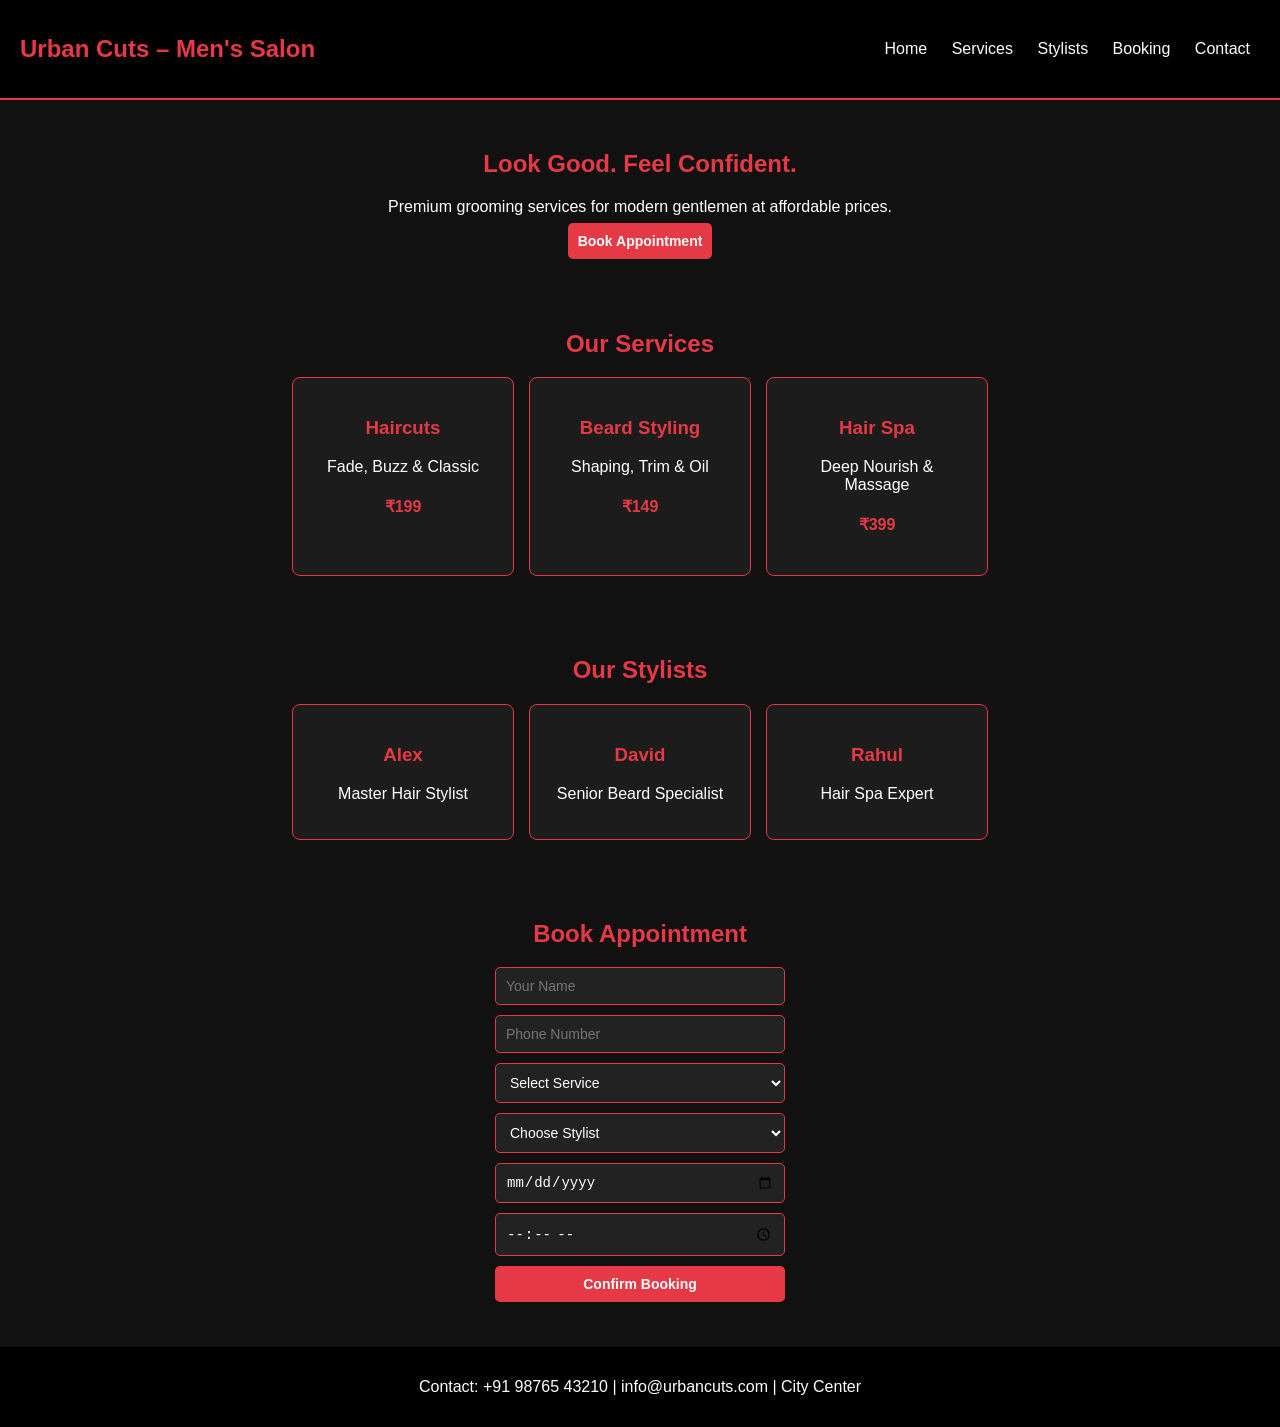
==== salon-website/index.html @ 26adf1b4 "Urban Cuts - Men's Salon website" ====
<!DOCTYPE html>
<html lang="en">
<head>
  <meta charset="UTF-8">
  <meta name="viewport" content="width=device-width, initial-scale=1.0">
  <title>Urban Cuts – Men's Salon</title>
  <link rel="stylesheet" href="style.css">
</head>
<body>
  <header>
    <h2>Urban Cuts – Men's Salon</h2>
    <nav>
      <a href="#home">Home</a>
      <a href="#services">Services</a>
      <a href="#stylists">Stylists</a>
      <a href="#booking">Booking</a>
      <a href="#contact">Contact</a>
    </nav>
  </header>
  <main>
    <section id="home">
      <h1>Look Good. Feel Confident.</h1>
      <p>Premium grooming services for modern gentlemen at affordable prices.</p>
      <a href="#booking" class="btn">Book Appointment</a>
    </section>
    <section id="services">
      <h2>Our Services</h2>
      <div class="card-container">
        <div class="card">
          <h3>Haircuts</h3>
          <p>Fade, Buzz & Classic</p>
          <h4 class="price">₹199</h4>
        </div>
        <div class="card">
          <h3>Beard Styling</h3>
          <p>Shaping, Trim & Oil</p>
          <h4 class="price">₹149</h4>
        </div>
        <div class="card">
          <h3>Hair Spa</h3>
          <p>Deep Nourish & Massage</p>
          <h4 class="price">₹399</h4>
        </div>
      </div>
    </section>
    <section id="stylists">
      <h2>Our Stylists</h2>
      <div class="card-container">
        <div class="card">
          <h3>Alex</h3>
          <p>Master Hair Stylist</p>
        </div>
        <div class="card">
          <h3>David</h3>
          <p>Senior Beard Specialist</p>
        </div>
        <div class="card">
          <h3>Rahul</h3>
          <p>Hair Spa Expert</p>
        </div>
      </div>
    </section>
    <section id="booking">
      <h2>Book Appointment</h2>
      <form id="appointmentForm">
        <input type="text" id="custName" placeholder="Your Name">
        <input type="tel" id="custPhone" placeholder="Phone Number">
        <select id="serviceSelect">
          <option value="">Select Service</option>
          <option value="Haircuts">Haircuts - ₹199</option>
          <option value="Beard Styling">Beard Styling - ₹149</option>
          <option value="Hair Spa">Hair Spa - ₹399</option>
        </select>
        <select id="stylistSelect">
          <option value="">Choose Stylist</option>
          <option value="Alex">Alex (Master Stylist)</option>
          <option value="David">David (Beard Specialist)</option>
          <option value="Rahul">Rahul (Hair Spa Expert)</option>
        </select>
        <input type="date" id="bookDate">
        <input type="time" id="bookTime">
        <button type="submit" class="btn">Confirm Booking</button>
      </form>
    </section>
  </main>
  <footer id="contact">
    <p>Contact: +91 98765 43210 | info@urbancuts.com | City Center</p>
  </footer>
  <script src="script.js"></script>
</body>
</html>
---- salon-website/style.css ----
body {
  margin: 0;
  background-color: #111111;
  color: #ffffff;
  font-family: Arial, sans-serif;
  text-align: center;
}
header, footer {
  background-color: #000000;
  padding: 15px 20px;
}
header {
  display: flex;
  justify-content: space-between;
  align-items: center;
  border-bottom: 2px solid #e63946;
}
nav a {
  color: #ffffff;
  margin: 0 10px;
  text-decoration: none;
}
h1, h2, h3, h4, nav a:hover {
  color: #e63946;
}
section {
  padding: 30px 15px;
}
.card-container {
  display: flex;
  justify-content: center;
  gap: 15px;
  flex-wrap: wrap;
}
.card {
  background-color: #1c1c1c;
  border: 1px solid #e63946;
  border-radius: 8px;
  padding: 20px;
  width: 180px;
}
form {
  max-width: 290px;
  margin: 15px auto;
  display: flex;
  flex-direction: column;
  gap: 10px;
}
input, select, .btn {
  padding: 10px;
  border-radius: 5px;
  font-size: 14px;
}
input, select {
  background-color: #222222;
  color: #ffffff;
  border: 1px solid #e63946;
}
.btn {
  background-color: #e63946;
  color: #ffffff;
  font-weight: bold;
  border: none;
  cursor: pointer;
  text-decoration: none;
}
.btn:hover {
  background-color: #ffffff;
  color: #e63946;
}
@media (max-width: 600px) {
  header {
    flex-direction: column;
    gap: 10px;
  }
}
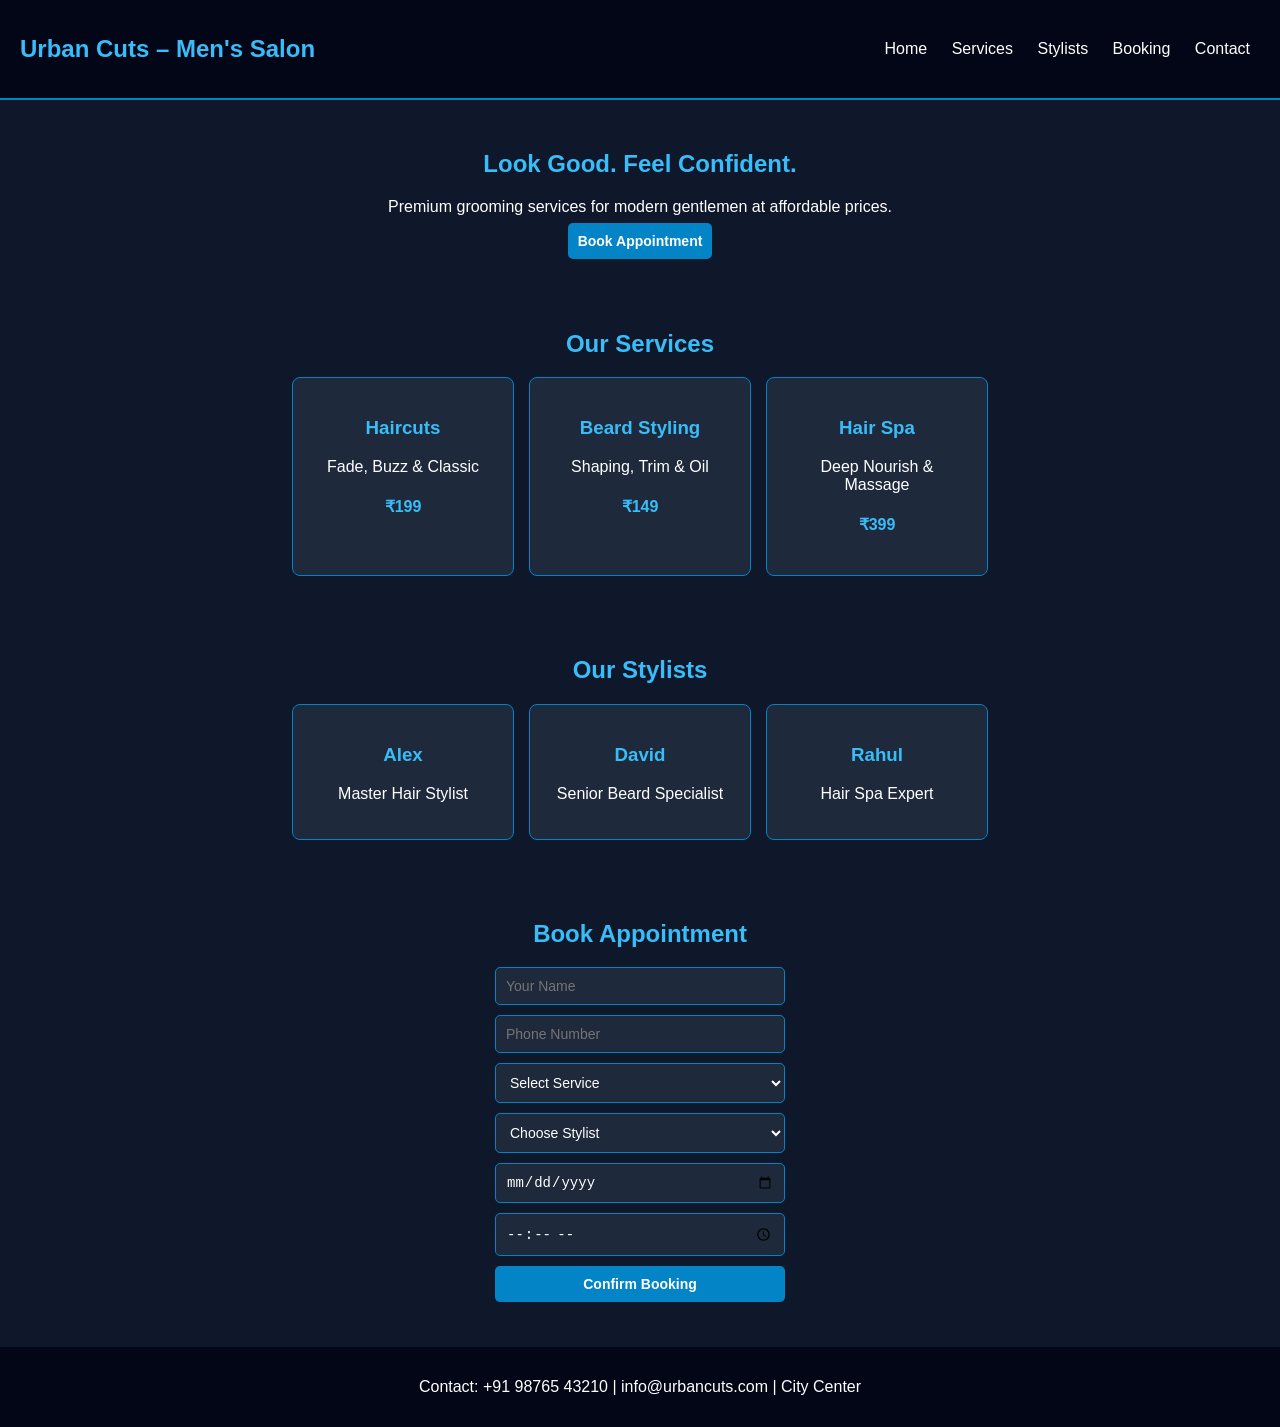
==== commit cf0683e9: "Add cache-buster to stylesheet link to force browser update" ====
--- a/salon-website/index.html
+++ b/salon-website/index.html
@@ -4,7 +4,7 @@
   <meta charset="UTF-8">
   <meta name="viewport" content="width=device-width, initial-scale=1.0">
   <title>Urban Cuts – Men's Salon</title>
-  <link rel="stylesheet" href="style.css">
+  <link rel="stylesheet" href="style.css?v=2">
 </head>
 <body>
   <header>
--- a/salon-website/style.css
+++ b/salon-website/style.css
@@ -1,19 +1,19 @@
 body {
   margin: 0;
-  background-color: #111111;
+  background-color: #0f172a;
   color: #ffffff;
   font-family: Arial, sans-serif;
   text-align: center;
 }
 header, footer {
-  background-color: #000000;
+  background-color: #020617;
   padding: 15px 20px;
 }
 header {
   display: flex;
   justify-content: space-between;
   align-items: center;
-  border-bottom: 2px solid #e63946;
+  border-bottom: 2px solid #0284c7;
 }
 nav a {
   color: #ffffff;
@@ -21,7 +21,7 @@
   text-decoration: none;
 }
 h1, h2, h3, h4, nav a:hover {
-  color: #e63946;
+  color: #38bdf8;
 }
 section {
   padding: 30px 15px;
@@ -33,8 +33,8 @@
   flex-wrap: wrap;
 }
 .card {
-  background-color: #1c1c1c;
-  border: 1px solid #e63946;
+  background-color: #1e293b;
+  border: 1px solid #0284c7;
   border-radius: 8px;
   padding: 20px;
   width: 180px;
@@ -52,12 +52,12 @@
   font-size: 14px;
 }
 input, select {
-  background-color: #222222;
+  background-color: #1e293b;
   color: #ffffff;
-  border: 1px solid #e63946;
+  border: 1px solid #0284c7;
 }
 .btn {
-  background-color: #e63946;
+  background-color: #0284c7;
   color: #ffffff;
   font-weight: bold;
   border: none;
@@ -66,7 +66,7 @@
 }
 .btn:hover {
   background-color: #ffffff;
-  color: #e63946;
+  color: #0284c7;
 }
 @media (max-width: 600px) {
   header {
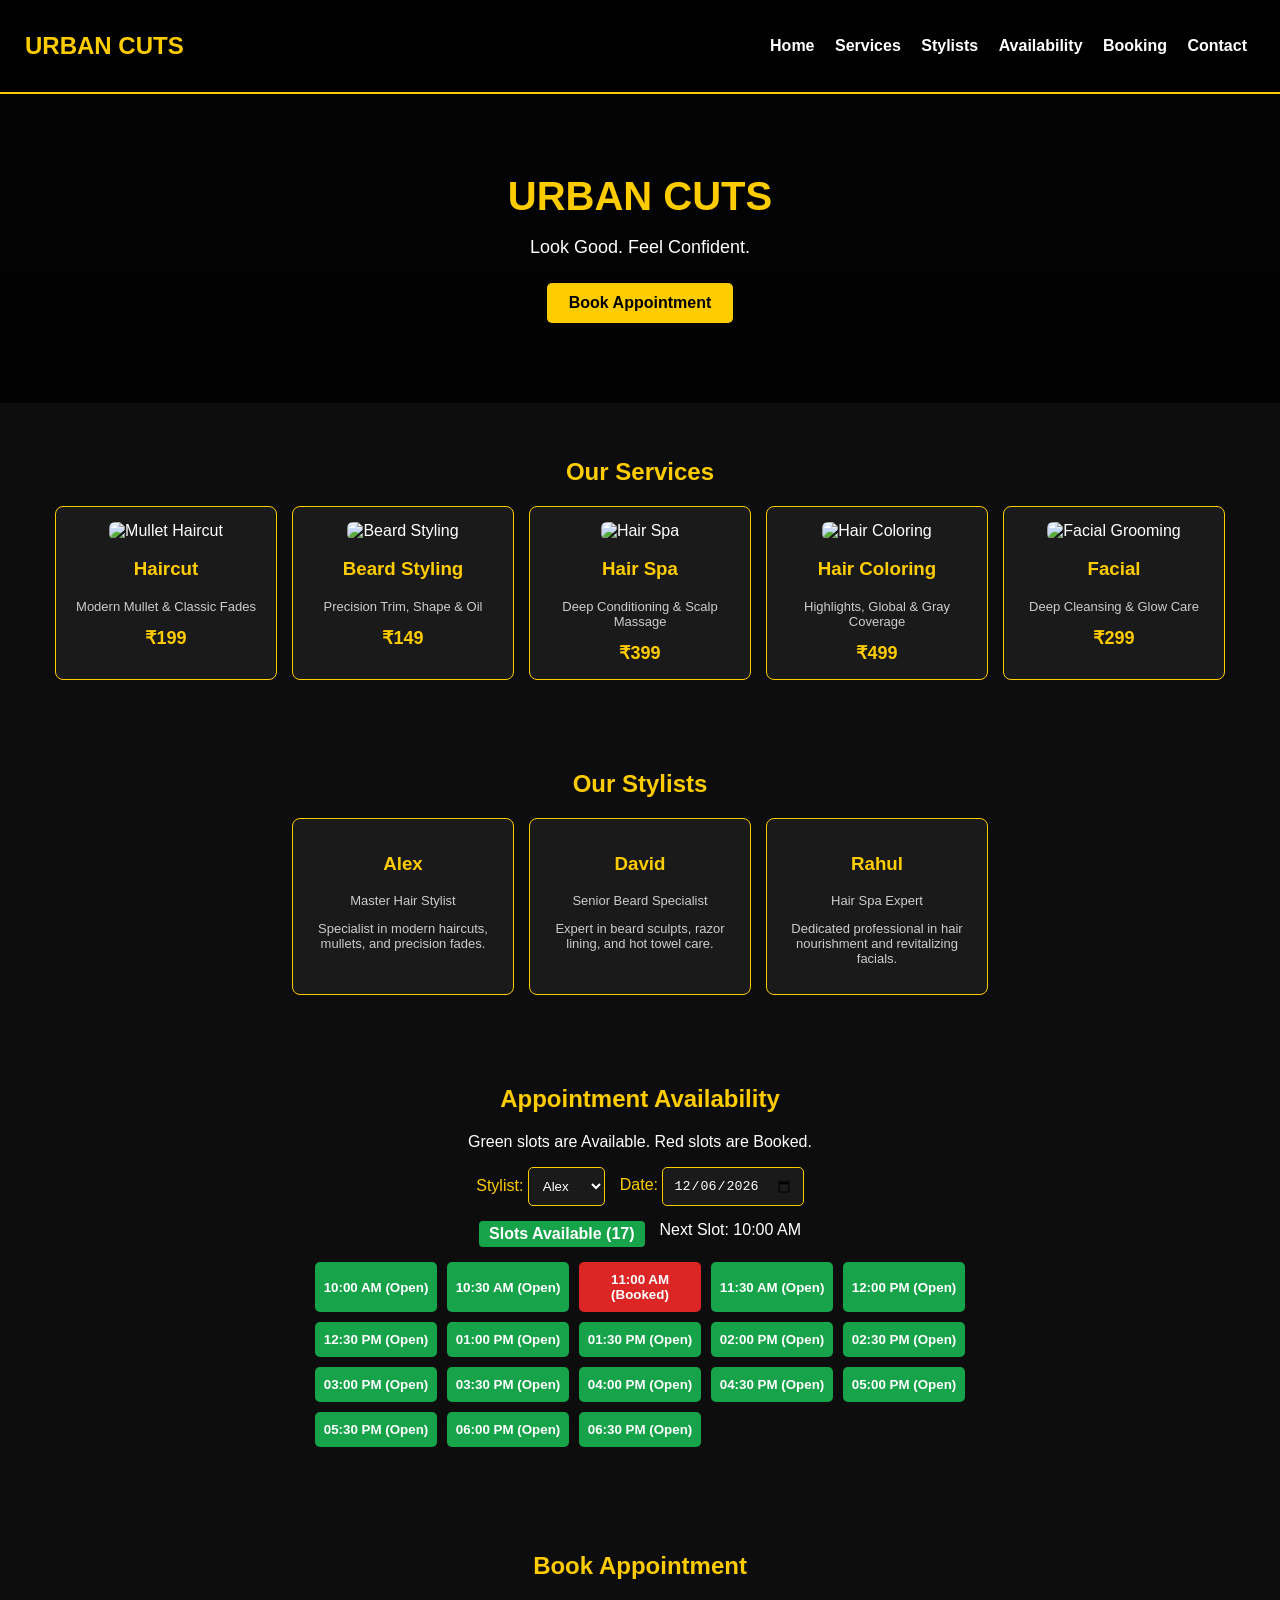
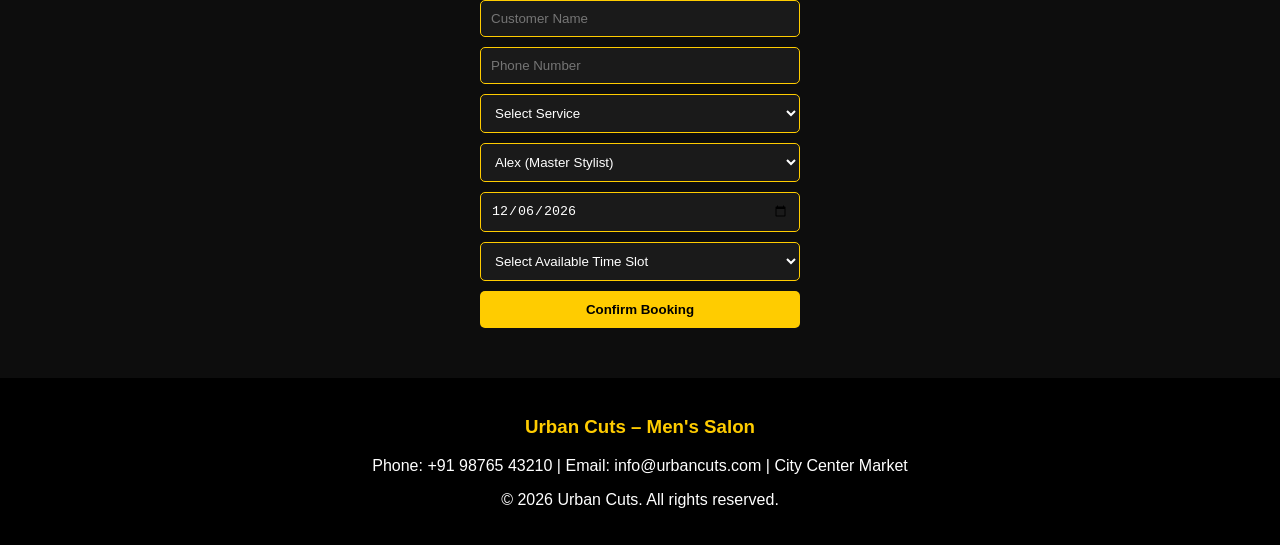
==== commit 5155026e: "Enhance Urban Cuts with Black and Yellow theme, slot availability, and localStorage" ====
--- a/salon-website/index.html
+++ b/salon-website/index.html
@@ -4,87 +4,137 @@
   <meta charset="UTF-8">
   <meta name="viewport" content="width=device-width, initial-scale=1.0">
   <title>Urban Cuts – Men's Salon</title>
-  <link rel="stylesheet" href="style.css?v=2">
+  <link rel="stylesheet" href="style.css?v=4">
 </head>
 <body>
   <header>
-    <h2>Urban Cuts – Men's Salon</h2>
+    <h2>URBAN CUTS</h2>
     <nav>
       <a href="#home">Home</a>
       <a href="#services">Services</a>
       <a href="#stylists">Stylists</a>
+      <a href="#availability">Availability</a>
       <a href="#booking">Booking</a>
       <a href="#contact">Contact</a>
     </nav>
   </header>
   <main>
-    <section id="home">
-      <h1>Look Good. Feel Confident.</h1>
-      <p>Premium grooming services for modern gentlemen at affordable prices.</p>
+    <section id="home" class="hero">
+      <h1>URBAN CUTS</h1>
+      <p class="tagline">Look Good. Feel Confident.</p>
       <a href="#booking" class="btn">Book Appointment</a>
     </section>
+
     <section id="services">
       <h2>Our Services</h2>
       <div class="card-container">
         <div class="card">
-          <h3>Haircuts</h3>
-          <p>Fade, Buzz & Classic</p>
-          <h4 class="price">₹199</h4>
+          <img src="https://images.unsplash.com/photo-1599351431202-1e0f0137899a?w=400" alt="Mullet Haircut">
+          <h3>Haircut</h3>
+          <p>Modern Mullet & Classic Fades</p>
+          <span class="price">₹199</span>
         </div>
         <div class="card">
+          <img src="https://images.unsplash.com/photo-1621605815971-fbc98d665033?w=400" alt="Beard Styling">
           <h3>Beard Styling</h3>
-          <p>Shaping, Trim & Oil</p>
-          <h4 class="price">₹149</h4>
+          <p>Precision Trim, Shape & Oil</p>
+          <span class="price">₹149</span>
         </div>
         <div class="card">
+          <img src="https://images.unsplash.com/photo-1560066984-138dadb4c035?w=400" alt="Hair Spa">
           <h3>Hair Spa</h3>
-          <p>Deep Nourish & Massage</p>
-          <h4 class="price">₹399</h4>
+          <p>Deep Conditioning & Scalp Massage</p>
+          <span class="price">₹399</span>
+        </div>
+        <div class="card">
+          <img src="https://images.unsplash.com/photo-1527799820374-dcf8d9d4a388?w=400" alt="Hair Coloring">
+          <h3>Hair Coloring</h3>
+          <p>Highlights, Global & Gray Coverage</p>
+          <span class="price">₹499</span>
+        </div>
+        <div class="card">
+          <img src="https://images.unsplash.com/photo-1512290900672-1f02e6b0ce4a?w=400" alt="Facial Grooming">
+          <h3>Facial</h3>
+          <p>Deep Cleansing & Glow Care</p>
+          <span class="price">₹299</span>
         </div>
       </div>
     </section>
+
     <section id="stylists">
       <h2>Our Stylists</h2>
       <div class="card-container">
-        <div class="card">
+        <div class="card stylist-card">
           <h3>Alex</h3>
-          <p>Master Hair Stylist</p>
+          <p class="role">Master Hair Stylist</p>
+          <p>Specialist in modern haircuts, mullets, and precision fades.</p>
         </div>
-        <div class="card">
+        <div class="card stylist-card">
           <h3>David</h3>
-          <p>Senior Beard Specialist</p>
+          <p class="role">Senior Beard Specialist</p>
+          <p>Expert in beard sculpts, razor lining, and hot towel care.</p>
         </div>
-        <div class="card">
+        <div class="card stylist-card">
           <h3>Rahul</h3>
-          <p>Hair Spa Expert</p>
+          <p class="role">Hair Spa Expert</p>
+          <p>Dedicated professional in hair nourishment and revitalizing facials.</p>
         </div>
       </div>
     </section>
+
+    <section id="availability">
+      <h2>Appointment Availability</h2>
+      <p>Green slots are Available. Red slots are Booked.</p>
+      <div class="avail-controls">
+        <label>Stylist:
+          <select id="availStylist">
+            <option value="Alex">Alex</option>
+            <option value="David">David</option>
+            <option value="Rahul">Rahul</option>
+          </select>
+        </label>
+        <label>Date:
+          <input type="date" id="availDate">
+        </label>
+      </div>
+      <div class="status-bar">
+        <span id="availStatus" class="status-badge">Slots Available</span>
+        <span id="nextSlotText">Next Slot: 10:00 AM</span>
+      </div>
+      <div id="slotsContainer" class="slots-grid"></div>
+    </section>
+
     <section id="booking">
       <h2>Book Appointment</h2>
       <form id="appointmentForm">
-        <input type="text" id="custName" placeholder="Your Name">
-        <input type="tel" id="custPhone" placeholder="Phone Number">
-        <select id="serviceSelect">
+        <input type="text" id="custName" placeholder="Customer Name" required>
+        <input type="tel" id="custPhone" placeholder="Phone Number" required>
+        <select id="bookService" required>
           <option value="">Select Service</option>
-          <option value="Haircuts">Haircuts - ₹199</option>
-          <option value="Beard Styling">Beard Styling - ₹149</option>
-          <option value="Hair Spa">Hair Spa - ₹399</option>
+          <option value="Haircut (₹199)">Haircut – ₹199</option>
+          <option value="Beard Styling (₹149)">Beard Styling – ₹149</option>
+          <option value="Hair Spa (₹399)">Hair Spa – ₹399</option>
+          <option value="Hair Coloring (₹499)">Hair Coloring – ₹499</option>
+          <option value="Facial (₹299)">Facial – ₹299</option>
         </select>
-        <select id="stylistSelect">
-          <option value="">Choose Stylist</option>
+        <select id="bookStylist" required>
           <option value="Alex">Alex (Master Stylist)</option>
           <option value="David">David (Beard Specialist)</option>
           <option value="Rahul">Rahul (Hair Spa Expert)</option>
         </select>
-        <input type="date" id="bookDate">
-        <input type="time" id="bookTime">
+        <input type="date" id="bookDate" required>
+        <select id="bookTime" required>
+          <option value="">Select Available Time Slot</option>
+        </select>
         <button type="submit" class="btn">Confirm Booking</button>
       </form>
     </section>
   </main>
+
   <footer id="contact">
-    <p>Contact: +91 98765 43210 | info@urbancuts.com | City Center</p>
+    <h3>Urban Cuts – Men's Salon</h3>
+    <p>Phone: +91 98765 43210 | Email: info@urbancuts.com | City Center Market</p>
+    <p>&copy; 2026 Urban Cuts. All rights reserved.</p>
   </footer>
   <script src="script.js"></script>
 </body>
--- a/salon-website/style.css
+++ b/salon-website/style.css
@@ -1,30 +1,47 @@
+html {
+  scroll-behavior: smooth;
+}
 body {
   margin: 0;
-  background-color: #0f172a;
+  background-color: #0d0d0d;
   color: #ffffff;
   font-family: Arial, sans-serif;
   text-align: center;
-}
-header, footer {
-  background-color: #020617;
-  padding: 15px 20px;
 }
 header {
   display: flex;
   justify-content: space-between;
   align-items: center;
-  border-bottom: 2px solid #0284c7;
+  padding: 12px 25px;
+  background-color: #000000;
+  border-bottom: 2px solid #ffcc00;
+}
+header h2, h2, h3, .price, .role, .hero h1, label {
+  color: #ffcc00;
 }
 nav a {
   color: #ffffff;
-  margin: 0 10px;
+  margin: 0 8px;
   text-decoration: none;
+  font-weight: bold;
 }
-h1, h2, h3, h4, nav a:hover {
-  color: #38bdf8;
+nav a:hover {
+  color: #ffcc00;
+}
+.hero {
+  padding: 80px 20px;
+  background: linear-gradient(rgba(0,0,0,0.75), rgba(0,0,0,0.85)), url('https://images.unsplash.com/photo-1585747860715-2ba37e788b70?w=1200') center/cover;
+}
+.hero h1 {
+  font-size: 40px;
+  margin: 0 0 10px;
+}
+.tagline {
+  font-size: 18px;
+  margin-bottom: 25px;
 }
 section {
-  padding: 30px 15px;
+  padding: 35px 15px;
 }
 .card-container {
   display: flex;
@@ -33,42 +50,95 @@
   flex-wrap: wrap;
 }
 .card {
-  background-color: #1e293b;
-  border: 1px solid #0284c7;
+  background-color: #1a1a1a;
+  border: 1px solid #ffcc00;
   border-radius: 8px;
-  padding: 20px;
-  width: 180px;
+  padding: 15px;
+  width: 190px;
+}
+.card img {
+  width: 100%;
+  height: 120px;
+  object-fit: cover;
+  border-radius: 6px;
+}
+.card p {
+  font-size: 13px;
+  color: #cccccc;
+}
+.price {
+  font-size: 18px;
+  font-weight: bold;
+}
+.avail-controls, .status-bar {
+  display: flex;
+  justify-content: center;
+  gap: 15px;
+  margin-bottom: 15px;
+  flex-wrap: wrap;
+}
+.status-badge {
+  background-color: #16a34a;
+  color: #ffffff;
+  padding: 4px 10px;
+  border-radius: 4px;
+  font-weight: bold;
+}
+.slots-grid {
+  display: grid;
+  grid-template-columns: repeat(auto-fit, minmax(110px, 1fr));
+  gap: 10px;
+  max-width: 650px;
+  margin: 15px auto;
+}
+.slot-btn {
+  padding: 10px 5px;
+  border: none;
+  border-radius: 5px;
+  font-weight: bold;
+  cursor: pointer;
+  color: #ffffff;
+}
+.slot-btn.available {
+  background-color: #16a34a;
+}
+.slot-btn.booked {
+  background-color: #dc2626;
+  cursor: not-allowed;
 }
 form {
-  max-width: 290px;
+  max-width: 320px;
   margin: 15px auto;
   display: flex;
   flex-direction: column;
   gap: 10px;
 }
-input, select, .btn {
+input, select {
   padding: 10px;
   border-radius: 5px;
-  font-size: 14px;
-}
-input, select {
-  background-color: #1e293b;
+  border: 1px solid #ffcc00;
+  background-color: #1a1a1a;
   color: #ffffff;
-  border: 1px solid #0284c7;
 }
 .btn {
-  background-color: #0284c7;
-  color: #ffffff;
+  display: inline-block;
+  background-color: #ffcc00;
+  color: #000000;
+  padding: 11px 22px;
+  border: none;
+  border-radius: 5px;
   font-weight: bold;
-  border: none;
   cursor: pointer;
   text-decoration: none;
 }
 .btn:hover {
   background-color: #ffffff;
-  color: #0284c7;
 }
-@media (max-width: 600px) {
+footer {
+  background-color: #000000;
+  padding: 20px 15px;
+}
+@media (max-width: 650px) {
   header {
     flex-direction: column;
     gap: 10px;
